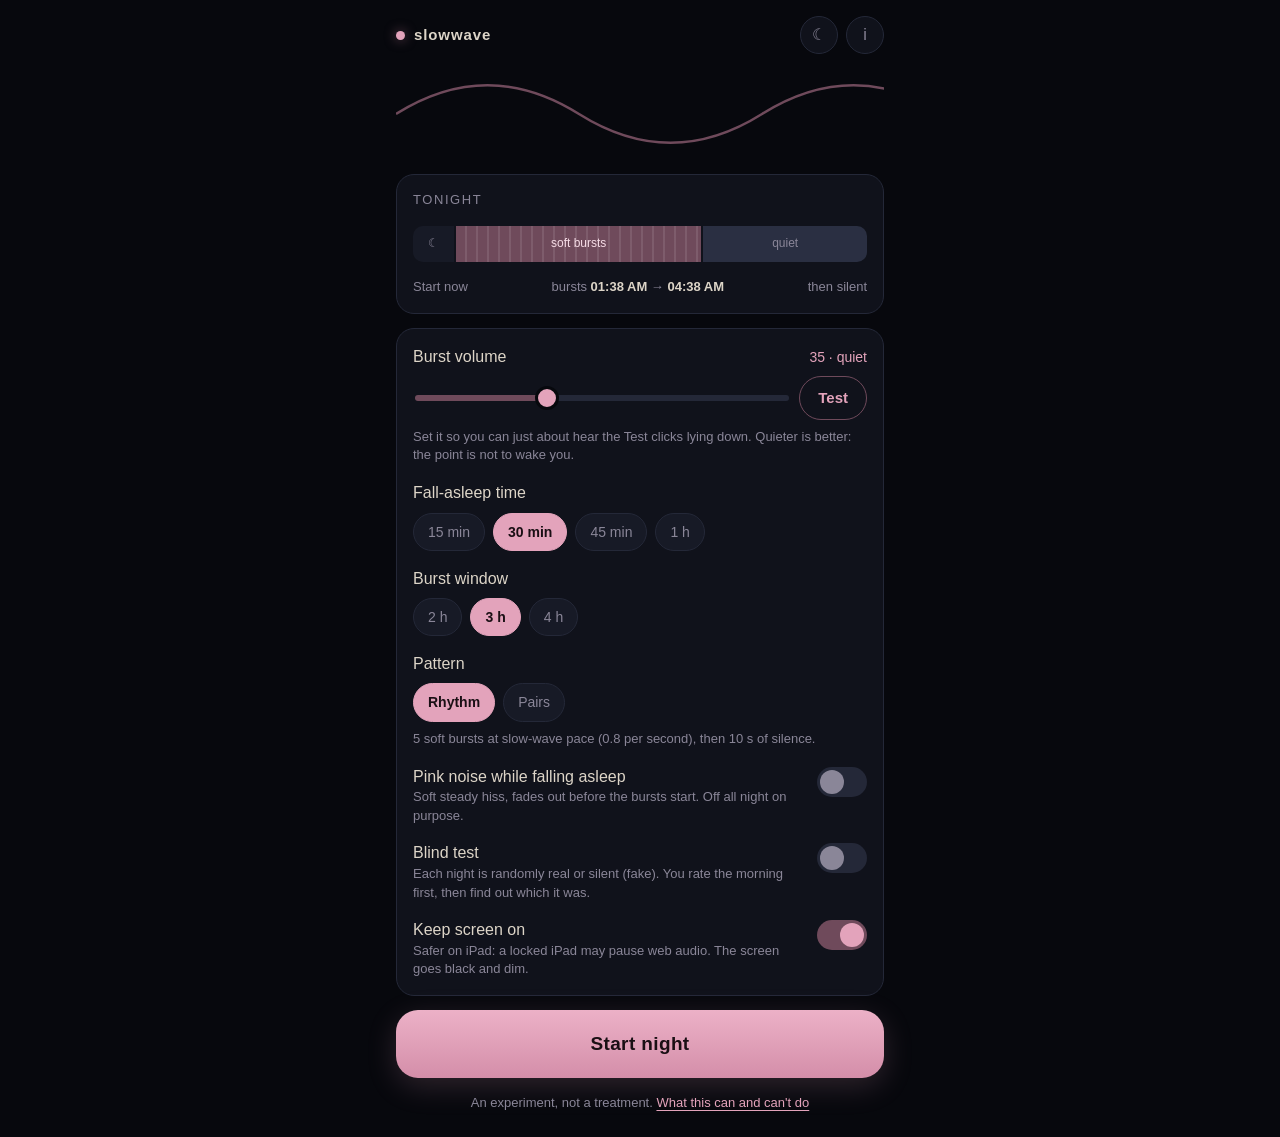
==== web/index.html @ daf37686 "Slowwave 0.1.0: pink noise burst sleep experiment (Android + web app) Co-Authored-By: Claude Opus 5." ====
<!doctype html>
<html lang="en">
<head>
<meta charset="utf-8">
<meta name="viewport" content="width=device-width, initial-scale=1, viewport-fit=cover">
<meta name="theme-color" content="#07080d">
<meta name="color-scheme" content="dark">
<meta name="apple-mobile-web-app-capable" content="yes">
<meta name="mobile-web-app-capable" content="yes">
<meta name="apple-mobile-web-app-status-bar-style" content="black-translucent">
<meta name="apple-mobile-web-app-title" content="Slowwave">
<link rel="manifest" href="manifest.webmanifest">
<link rel="icon" href="icons/icon.svg" type="image/svg+xml">
<link rel="apple-touch-icon" href="icons/apple-touch-icon.png">
<title>Slowwave</title>
<link rel="stylesheet" href="style.css">
</head>
<body>
<div id="app">

  <!-- ===== setup screen ===== -->
  <main id="setup" class="screen">
    <header class="top">
      <div class="brand"><span class="dot"></span>slowwave</div>
      <div class="top-actions">
        <button class="icon-btn" id="btn-log" aria-label="Nights">☾</button>
        <button class="icon-btn" id="btn-about" aria-label="What this is">i</button>
      </div>
    </header>

    <section class="wave-hero" aria-hidden="true">
      <svg class="wave" viewBox="0 0 800 120" preserveAspectRatio="none">
        <path d="M0 60 C 50 10, 100 10, 150 60 S 250 110, 300 60 S 400 10, 450 60 S 550 110, 600 60 S 700 10, 750 60 S 850 110, 900 60" />
      </svg>
      <div class="pips" id="pips"></div>
    </section>

    <section id="morning" class="card morning hidden">
      <div class="card-title">Last night</div>
      <p id="morning-summary" class="muted"></p>
      <p class="q">How did you sleep?</p>
      <div class="rate" id="rate">
        <button data-r="1">1</button><button data-r="2">2</button><button data-r="3">3</button><button data-r="4">4</button><button data-r="5">5</button>
      </div>
      <input id="morning-note" class="note" maxlength="140" placeholder="Note (optional): woke up at 5, weird dreams…">
      <div class="row-end">
        <button class="link" id="morning-skip">Skip</button>
        <button class="pill" id="morning-save" disabled>Save</button>
      </div>
    </section>

    <section class="card tonight">
      <div class="card-title">Tonight</div>
      <div class="timeline" id="timeline">
        <div class="seg seg-delay" id="seg-delay"><span>☾</span></div>
        <div class="seg seg-burst" id="seg-burst"><span>soft bursts</span></div>
        <div class="seg seg-quiet"><span>quiet</span></div>
      </div>
      <div class="times" id="times"></div>
    </section>

    <section class="card">
      <div class="field">
        <div class="label-row"><label for="vol">Burst volume</label><span class="val" id="vol-val"></span></div>
        <div class="vol-row">
          <input type="range" id="vol" min="1" max="100" step="1">
          <button class="pill ghost" id="btn-test">Test</button>
        </div>
        <p class="hint">Set it so you can just about hear the Test clicks lying down. Quieter is better: the point is not to wake you.</p>
      </div>

      <div class="field">
        <div class="label-row"><span>Fall-asleep time</span></div>
        <div class="chips" data-key="delayMin">
          <button data-v="15">15 min</button><button data-v="30">30 min</button><button data-v="45">45 min</button><button data-v="60">1 h</button>
        </div>
      </div>

      <div class="field">
        <div class="label-row"><span>Burst window</span></div>
        <div class="chips" data-key="windowMin">
          <button data-v="120">2 h</button><button data-v="180">3 h</button><button data-v="240">4 h</button>
        </div>
      </div>

      <div class="field">
        <div class="label-row"><span>Pattern</span></div>
        <div class="chips" data-key="pattern">
          <button data-v="rhythm">Rhythm</button><button data-v="pairs">Pairs</button>
        </div>
        <p class="hint" id="pattern-hint"></p>
      </div>

      <div class="field toggle-row">
        <div>
          <div>Pink noise while falling asleep</div>
          <p class="hint">Soft steady hiss, fades out before the bursts start. Off all night on purpose.</p>
        </div>
        <button class="switch" id="sw-lull" role="switch" aria-checked="false"><i></i></button>
      </div>
      <div class="field lull-vol hidden" id="lull-vol-field">
        <div class="label-row"><label for="lullvol">Hiss volume</label><span class="val" id="lull-val"></span></div>
        <input type="range" id="lullvol" min="1" max="100" step="1">
      </div>

      <div class="field toggle-row">
        <div>
          <div>Blind test</div>
          <p class="hint">Each night is randomly real or silent (fake). You rate the morning first, then find out which it was.</p>
        </div>
        <button class="switch" id="sw-blind" role="switch" aria-checked="false"><i></i></button>
      </div>

      <div class="field toggle-row web-only hidden" id="screen-row">
        <div>
          <div>Keep screen on</div>
          <p class="hint">Safer on iPad: a locked iPad may pause web audio. The screen goes black and dim.</p>
        </div>
        <button class="switch" id="sw-screen" role="switch" aria-checked="false"><i></i></button>
      </div>
    </section>

    <button class="start" id="btn-start">Start night</button>
    <p class="foot">An experiment, not a treatment. <button class="link" id="btn-about2">What this can and can't do</button></p>
  </main>

  <!-- ===== night screen ===== -->
  <main id="night" class="screen night hidden">
    <div class="night-inner">
      <div class="phase" id="n-phase">Falling asleep</div>
      <div class="big" id="n-big">--</div>
      <div class="sub" id="n-sub"></div>
      <div class="bar"><div class="bar-fill" id="n-bar"></div></div>
      <div class="stats" id="n-stats"></div>
      <div class="warn hidden" id="n-warn"></div>
    </div>
    <button class="hold" id="btn-stop"><span class="hold-fill"></span><span class="hold-label">Hold to stop</span></button>
  </main>

  <!-- ===== sheets ===== -->
  <div class="scrim hidden" id="scrim"></div>

  <section class="sheet hidden" id="sheet-about" aria-label="What this is">
    <div class="grab"></div>
    <h2>What this is</h2>
    <p>In September 2026, an MIT team (Levitt, Lewis et al., <i>Science Translational Medicine</i>) played 50&nbsp;ms bursts of pink noise to 14 sleeping adults. The bursts were timed to land on the peak of each slow brain wave in deep sleep, and they made those waves, and the flow of brain fluid (CSF) that goes with them, stronger.</p>
    <h3>What this app can't do</h3>
    <p>The timing was the whole trick. They read the brain waves live with EEG and fired the sound at the right moment. A phone can't see your brain waves, so this app <b>can't hit the peaks</b>, and it can't know when you're actually in deep sleep. The researchers themselves say there's no evidence plain continuous pink noise does the same thing, and another study found all-night steady noise cut REM sleep.</p>
    <h3>What it does instead</h3>
    <ul>
      <li>Short, soft 50&nbsp;ms pink noise bursts, same sound as the study.</li>
      <li>Only in the first hours after you fall asleep, where most deep sleep usually sits.</li>
      <li><b>Rhythm</b>: groups of 5 bursts at about 0.8 per second, the pace of slow waves (older no-EEG studies used rhythms like this, with weaker, mixed results). <b>Pairs</b>: 2 bursts, then a long rest, closer to the study's sparse style.</li>
      <li>Then it goes silent and stops by itself, so the REM-heavy morning is left alone.</li>
    </ul>
    <h3>So treat it like</h3>
    <p>A fun self-experiment. Blind test mode helps you tell a real effect from a good-mood effect. If a burst ever wakes you, turn it down. Not medical advice, not a cure for anything.</p>
    <h3>Later</h3>
    <p>There's a hook for an EEG headband. With one, the app could do the real closed-loop thing.</p>
    <p class="muted small">Source: MIT News, 9 Sep 2026, "A pink noise burst may mean more restorative sleep".</p>
    <button class="pill wide" data-close>Got it</button>
  </section>

  <section class="sheet hidden" id="sheet-log" aria-label="Nights">
    <div class="grab"></div>
    <h2>Nights</h2>
    <div id="log-summary" class="muted"></div>
    <ul class="log" id="log-list"></ul>
    <button class="pill wide" data-close>Close</button>
  </section>

  <div class="toast hidden" id="toast"></div>
</div>
<script src="engine-web.js"></script>
<script src="app.js"></script>
</body>
</html>
---- web/style.css ----
:root {
  --bg: #07080d;
  --panel: #10121b;
  --panel-2: #171a26;
  --line: #242838;
  --text: #ddd5c8;
  --muted: #8a8698;
  --accent: #e3a3bb;
  --accent-dim: #6f4a5b;
  --accent-ink: #1a0f14;
  --quiet: #2a2f42;
  --warn: #e8b46a;
  --radius: 18px;
  --safe-top: env(safe-area-inset-top, 0px);
  --safe-bot: env(safe-area-inset-bottom, 0px);
}
* { box-sizing: border-box; -webkit-tap-highlight-color: transparent; }
html, body { margin: 0; background: var(--bg); color: var(--text); }
body {
  font: 16px/1.45 -apple-system, BlinkMacSystemFont, "Segoe UI", Roboto, "Helvetica Neue", Arial, sans-serif;
  min-height: 100vh; overscroll-behavior: none;
}
button { font: inherit; color: inherit; background: none; border: 0; cursor: pointer; }
.hidden { display: none !important; }
.muted { color: var(--muted); }
.small { font-size: 13px; }

#app { max-width: 520px; margin: 0 auto; }
.screen { padding: calc(16px + var(--safe-top)) 16px calc(24px + var(--safe-bot)); display: grid; grid-template-columns: minmax(0, 1fr); gap: 14px; }
.screen > * { min-width: 0; }

/* top bar */
.top { display: flex; align-items: center; justify-content: space-between; }
.brand { font-weight: 600; letter-spacing: .06em; font-size: 15px; display: flex; align-items: center; color: var(--text); }
.brand .dot { margin-right: 9px; }
.brand .dot { width: 9px; height: 9px; border-radius: 50%; background: var(--accent); box-shadow: 0 0 12px var(--accent-dim); }
.top-actions { display: flex; }
.top-actions > * + * { margin-left: 8px; }
.icon-btn { width: 38px; height: 38px; border-radius: 50%; background: var(--panel); border: 1px solid var(--line); font-size: 16px; color: var(--muted); }

/* hero wave */
.wave-hero { position: relative; height: 92px; overflow: hidden; border-radius: var(--radius); }
.wave { position: absolute; left: 0; top: 0; width: 200%; height: 100%; animation: drift 14s linear infinite; }
.wave path { fill: none; stroke: var(--accent-dim); stroke-width: 2.5; vector-effect: non-scaling-stroke; }
@keyframes drift { from { transform: translateX(0); } to { transform: translateX(-37.5%); } }
.pips { position: absolute; inset: 0; pointer-events: none; }
.pip { position: absolute; top: 18%; width: 6px; height: 6px; margin-left: -3px; border-radius: 50%; background: var(--accent); opacity: 0; animation: pip 1.2s ease-out forwards; }
@keyframes pip { 0% { opacity: 0; transform: scale(.4); } 15% { opacity: 1; transform: scale(1.4); } 100% { opacity: 0; transform: scale(1); } }

/* cards */
.card { background: var(--panel); border: 1px solid var(--line); border-radius: var(--radius); padding: 16px; display: grid; gap: 16px; }
.card-title { font-size: 13px; text-transform: uppercase; letter-spacing: .12em; color: var(--muted); }
.field { display: grid; gap: 8px; }
.label-row { display: flex; justify-content: space-between; align-items: baseline; }
.val { color: var(--accent); font-variant-numeric: tabular-nums; font-size: 14px; }
.hint { margin: 0; font-size: 13px; color: var(--muted); }

/* timeline */
.timeline { display: flex; height: 36px; border-radius: 10px; overflow: hidden; }
.timeline > * + * { margin-left: 2px; }
.seg { display: flex; align-items: center; justify-content: center; font-size: 12px; white-space: nowrap; overflow: hidden; min-width: 0; }
.seg span { overflow: hidden; text-overflow: ellipsis; padding: 0 6px; }
.seg-delay { background: var(--panel-2); color: var(--muted); }
.seg-burst { background: var(--accent-dim); color: #f6dce6;
  background-image: repeating-linear-gradient(90deg, transparent 0 9px, rgba(255,255,255,.10) 9px 11px); }
.seg-quiet { background: var(--quiet); color: var(--muted); flex: 1.4; }
.times { display: flex; justify-content: space-between; font-size: 13px; color: var(--muted); font-variant-numeric: tabular-nums; flex-wrap: wrap; }
.times > * { margin-right: 8px; }
.times > :last-child { margin-right: 0; }
.times b { color: var(--text); font-weight: 600; }

/* slider */
.vol-row { display: grid; grid-template-columns: minmax(0, 1fr) auto; gap: 12px; align-items: center; }
input[type=range] { -webkit-appearance: none; appearance: none; width: 100%; height: 32px; background: transparent; }
input[type=range]::-webkit-slider-runnable-track { height: 6px; border-radius: 3px; background: linear-gradient(90deg, var(--accent-dim) var(--p, 30%), var(--line) var(--p, 30%)); }
input[type=range]::-webkit-slider-thumb { -webkit-appearance: none; width: 24px; height: 24px; margin-top: -9px; border-radius: 50%; background: var(--accent); border: 3px solid var(--bg); }
input[type=range]::-moz-range-track { height: 6px; border-radius: 3px; background: var(--line); }
input[type=range]::-moz-range-progress { height: 6px; border-radius: 3px; background: var(--accent-dim); }
input[type=range]::-moz-range-thumb { width: 20px; height: 20px; border-radius: 50%; background: var(--accent); border: 3px solid var(--bg); }

/* chips */
.chips { display: flex; flex-wrap: wrap; margin-bottom: -8px; }
.chips button { margin: 0 8px 8px 0; }
.chips button { padding: 8px 14px; border-radius: 999px; background: var(--panel-2); border: 1px solid var(--line); color: var(--muted); font-size: 14px; }
.chips button.on { background: var(--accent); color: var(--accent-ink); border-color: var(--accent); font-weight: 600; }

/* switch */
.toggle-row { grid-template-columns: minmax(0, 1fr) auto; align-items: start; gap: 14px; }
.switch { width: 50px; height: 30px; border-radius: 15px; background: var(--line); position: relative; flex: none; transition: background .2s; margin-top: 2px; }
.switch i { position: absolute; top: 3px; left: 3px; width: 24px; height: 24px; border-radius: 50%; background: var(--muted); transition: transform .2s, background .2s; }
.switch[aria-checked=true] { background: var(--accent-dim); }
.switch[aria-checked=true] i { transform: translateX(20px); background: var(--accent); }

/* buttons */
.pill { padding: 10px 18px; border-radius: 999px; background: var(--accent); color: var(--accent-ink); font-weight: 600; font-size: 15px; }
.pill:disabled { opacity: .35; }
.pill.ghost { background: transparent; color: var(--accent); border: 1px solid var(--accent-dim); }
.pill.wide { width: 100%; padding: 14px; margin-top: 8px; }
.link { color: var(--accent); text-decoration: underline; text-underline-offset: 3px; font-size: inherit; padding: 0; }
.start { width: 100%; padding: 20px; border-radius: 22px; font-size: 19px; font-weight: 700; letter-spacing: .02em;
  background: linear-gradient(180deg, #ecb1c7, #d48ea9); color: var(--accent-ink); box-shadow: 0 8px 30px rgba(227,163,187,.18); }
.start:active { transform: scale(.99); }
.foot { text-align: center; font-size: 13px; color: var(--muted); margin: 2px 0 0; }

/* morning */
.morning .q { margin: 0; }
.rate { display: grid; grid-template-columns: repeat(5, minmax(0, 1fr)); gap: 8px; }
.rate button { height: 46px; border-radius: 12px; background: var(--panel-2); border: 1px solid var(--line); font-weight: 600; }
.rate button.on { background: var(--accent); color: var(--accent-ink); border-color: var(--accent); }
.note { width: 100%; background: var(--panel-2); border: 1px solid var(--line); color: var(--text); border-radius: 12px; padding: 12px; font: inherit; font-size: 15px; }
.row-end { display: flex; justify-content: flex-end; align-items: center; }
.row-end > * + * { margin-left: 18px; }
#morning-summary { margin: 0; font-size: 14px; }

/* night screen */
.night { min-height: 100vh; min-height: 100dvh; background: #000; grid-template-rows: 1fr auto; }
.night-inner { display: flex; flex-direction: column; justify-content: center; align-items: center; text-align: center; opacity: .6; }
.night-inner > * + * { margin-top: 10px; }
.phase { font-size: 14px; text-transform: uppercase; letter-spacing: .16em; color: #8d6a7a; }
.big { font-size: 64px; font-weight: 200; font-variant-numeric: tabular-nums; color: #a89c90; line-height: 1.05; }
.sub { font-size: 15px; color: #6e6878; max-width: 300px; }
.bar { width: min(280px, 80%); height: 3px; border-radius: 2px; background: #1a1c26; overflow: hidden; margin-top: 18px; }
.bar-fill { height: 100%; width: 0; background: #6f4a5b; }
.stats { font-size: 13px; color: #55505f; font-variant-numeric: tabular-nums; }
.warn { font-size: 13px; color: var(--warn); max-width: 300px; }
.hold { position: relative; overflow: hidden; width: 100%; padding: 18px; border-radius: 18px; background: #0c0d12; border: 1px solid #1a1c26; color: #6e6878; font-size: 15px; user-select: none; -webkit-user-select: none; touch-action: none; }
.hold-fill { position: absolute; inset: 0; width: 0; background: #2a1b22; }
.hold.holding .hold-fill { width: 100%; transition: width 1.2s linear; }
.hold-label { position: relative; }

/* sheets */
.scrim { position: fixed; inset: 0; background: rgba(0,0,0,.6); z-index: 10; }
.sheet { position: fixed; left: 0; right: 0; bottom: 0; z-index: 11; max-width: 520px; margin: 0 auto; max-height: 88vh; overflow-y: auto;
  background: var(--panel); border-top-left-radius: 22px; border-top-right-radius: 22px; border: 1px solid var(--line); border-bottom: 0;
  padding: 10px 20px calc(20px + var(--safe-bot)); animation: up .22s ease-out; }
@keyframes up { from { transform: translateY(40px); opacity: 0; } to { transform: none; opacity: 1; } }
.grab { width: 40px; height: 4px; border-radius: 2px; background: var(--line); margin: 4px auto 10px; }
.sheet h2 { margin: 6px 0 10px; font-size: 21px; }
.sheet h3 { margin: 18px 0 6px; font-size: 15px; color: var(--accent); }
.sheet p, .sheet li { font-size: 15px; color: #c9c1b5; }
.sheet ul { padding-left: 20px; margin: 6px 0; }
.sheet li { margin: 6px 0; }
.log { list-style: none; padding: 0; margin: 12px 0; display: grid; gap: 8px; }
.log li { background: var(--panel-2); border: 1px solid var(--line); border-radius: 12px; padding: 10px 12px; display: grid; grid-template-columns: minmax(0, 1fr) auto; gap: 2px 10px; }
.log .d { font-weight: 600; color: var(--text); }
.log .r { color: var(--accent); font-weight: 700; }
.log .m { grid-column: 1 / -1; font-size: 13px; color: var(--muted); }

.toast { position: fixed; left: 50%; bottom: calc(24px + var(--safe-bot)); transform: translateX(-50%); z-index: 20; background: var(--panel-2); border: 1px solid var(--line); padding: 10px 16px; border-radius: 12px; font-size: 14px; max-width: calc(100vw - 32px); }

@media (prefers-reduced-motion: reduce) { .wave { animation: none; } }
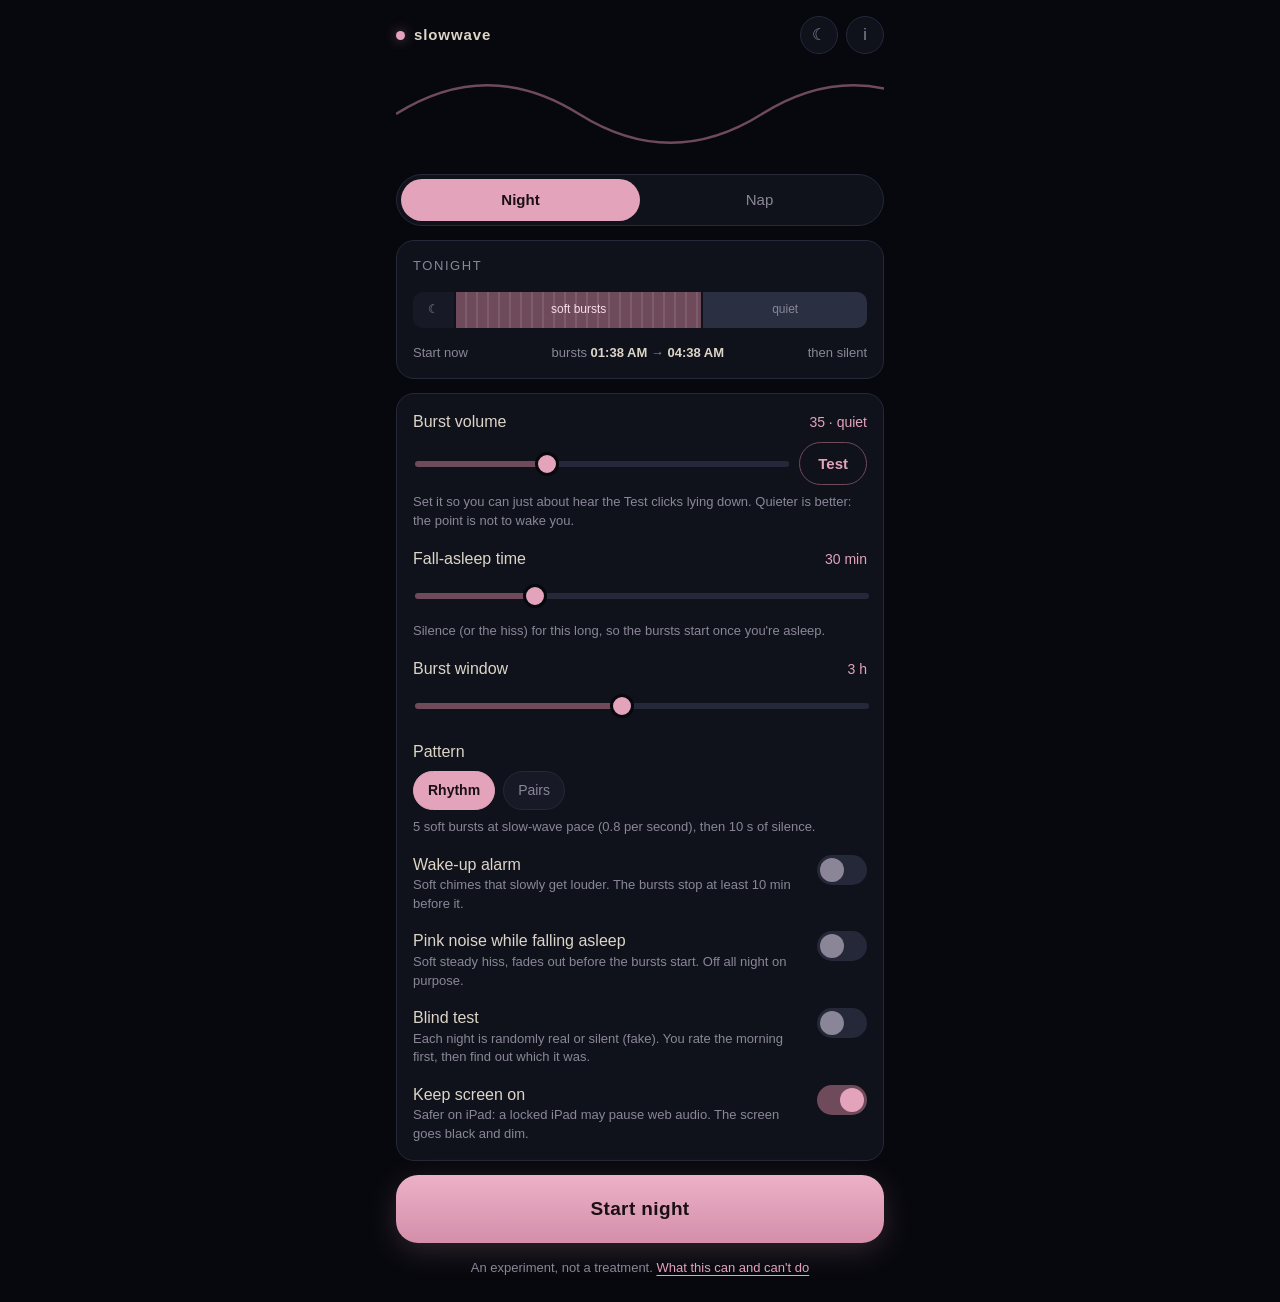
==== commit 03c355e9: "Slowwave 0.2.0: nap mode, wake-up alarms, sliders for every timer Night/Nap switch; sliders for fall" ====
--- a/web/index.html
+++ b/web/index.html
@@ -35,8 +35,12 @@
       <div class="pips" id="pips"></div>
     </section>
 
+    <div class="modes chips" data-key="session" role="tablist">
+      <button data-v="night">Night</button><button data-v="nap">Nap</button>
+    </div>
+
     <section id="morning" class="card morning hidden">
-      <div class="card-title">Last night</div>
+      <div class="card-title" id="morning-title">Last night</div>
       <p id="morning-summary" class="muted"></p>
       <p class="q">How did you sleep?</p>
       <div class="rate" id="rate">
@@ -50,11 +54,12 @@
     </section>
 
     <section class="card tonight">
-      <div class="card-title">Tonight</div>
+      <div class="card-title" id="plan-title">Tonight</div>
       <div class="timeline" id="timeline">
         <div class="seg seg-delay" id="seg-delay"><span>☾</span></div>
         <div class="seg seg-burst" id="seg-burst"><span>soft bursts</span></div>
-        <div class="seg seg-quiet"><span>quiet</span></div>
+        <div class="seg seg-quiet" id="seg-quiet"><span>quiet</span></div>
+        <div class="seg seg-wake hidden" id="seg-wake"><span>⏰</span></div>
       </div>
       <div class="times" id="times"></div>
     </section>
@@ -69,18 +74,26 @@
         <p class="hint">Set it so you can just about hear the Test clicks lying down. Quieter is better: the point is not to wake you.</p>
       </div>
 
-      <div class="field">
-        <div class="label-row"><span>Fall-asleep time</span></div>
-        <div class="chips" data-key="delayMin">
-          <button data-v="15">15 min</button><button data-v="30">30 min</button><button data-v="45">45 min</button><button data-v="60">1 h</button>
-        </div>
-      </div>
-
-      <div class="field">
-        <div class="label-row"><span>Burst window</span></div>
-        <div class="chips" data-key="windowMin">
-          <button data-v="120">2 h</button><button data-v="180">3 h</button><button data-v="240">4 h</button>
-        </div>
+      <div class="field night-only">
+        <div class="label-row"><label for="delay">Fall-asleep time</label><span class="val" data-val="delayMin"></span></div>
+        <input type="range" id="delay" class="num" data-key="delayMin" min="0" max="120" step="1">
+        <p class="hint">Silence (or the hiss) for this long, so the bursts start once you're asleep.</p>
+      </div>
+
+      <div class="field night-only">
+        <div class="label-row"><label for="window">Burst window</label><span class="val" data-val="windowMin"></span></div>
+        <input type="range" id="window" class="num" data-key="windowMin" min="30" max="360" step="5">
+      </div>
+
+      <div class="field nap-only">
+        <div class="label-row"><label for="napdelay">Fall-asleep time</label><span class="val" data-val="napDelayMin"></span></div>
+        <input type="range" id="napdelay" class="num" data-key="napDelayMin" min="0" max="45" step="1">
+      </div>
+
+      <div class="field nap-only">
+        <div class="label-row"><label for="naplen">Nap length</label><span class="val" data-val="napMin"></span></div>
+        <input type="range" id="naplen" class="num" data-key="napMin" min="10" max="180" step="1">
+        <p class="hint">How long you want to sleep once you're asleep. Bursts play during the nap and stop a few minutes before a gentle alarm wakes you.</p>
       </div>
 
       <div class="field">
@@ -91,6 +104,17 @@
         <p class="hint" id="pattern-hint"></p>
       </div>
 
+      <div class="field toggle-row night-only">
+        <div>
+          <div>Wake-up alarm</div>
+          <p class="hint">Soft chimes that slowly get louder. The bursts stop at least 10 min before it.</p>
+        </div>
+        <button class="switch" id="sw-alarm" role="switch" aria-checked="false"><i></i></button>
+      </div>
+      <div class="field night-only hidden" id="alarm-field">
+        <div class="label-row"><label for="alarm-time">Alarm time</label><input type="time" id="alarm-time" class="time"></div>
+      </div>
+
       <div class="field toggle-row">
         <div>
           <div>Pink noise while falling asleep</div>
@@ -103,7 +127,7 @@
         <input type="range" id="lullvol" min="1" max="100" step="1">
       </div>
 
-      <div class="field toggle-row">
+      <div class="field toggle-row night-only">
         <div>
           <div>Blind test</div>
           <p class="hint">Each night is randomly real or silent (fake). You rate the morning first, then find out which it was.</p>
@@ -134,7 +158,7 @@
       <div class="stats" id="n-stats"></div>
       <div class="warn hidden" id="n-warn"></div>
     </div>
-    <button class="hold" id="btn-stop"><span class="hold-fill"></span><span class="hold-label">Hold to stop</span></button>
+    <button class="hold" id="btn-stop"><span class="hold-fill"></span><span class="hold-label" id="hold-label">Hold to stop</span></button>
   </main>
 
   <!-- ===== sheets ===== -->
--- a/web/style.css
+++ b/web/style.css
@@ -84,6 +84,14 @@
 .chips button { padding: 8px 14px; border-radius: 999px; background: var(--panel-2); border: 1px solid var(--line); color: var(--muted); font-size: 14px; }
 .chips button.on { background: var(--accent); color: var(--accent-ink); border-color: var(--accent); font-weight: 600; }
 
+/* night / nap */
+.modes { display: grid; grid-template-columns: 1fr 1fr; margin: 0; padding: 4px; background: var(--panel); border: 1px solid var(--line); border-radius: 999px; }
+.modes button { margin: 0; padding: 10px 0; border: 0; background: transparent; font-size: 15px; }
+.mode-nap .night-only, body:not(.mode-nap) .nap-only { display: none !important; }
+.seg-wake { background: var(--warn); color: var(--accent-ink); flex: none; width: 30px; }
+.seg-wake span { padding: 0; }
+.time { background: var(--panel-2); border: 1px solid var(--line); color: var(--text); border-radius: 10px; padding: 8px 10px; font: inherit; font-size: 17px; color-scheme: dark; }
+
 /* switch */
 .toggle-row { grid-template-columns: minmax(0, 1fr) auto; align-items: start; gap: 14px; }
 .switch { width: 50px; height: 30px; border-radius: 15px; background: var(--line); position: relative; flex: none; transition: background .2s; margin-top: 2px; }
@@ -128,6 +136,13 @@
 .hold.holding .hold-fill { width: 100%; transition: width 1.2s linear; }
 .hold-label { position: relative; }
 
+/* alarm ringing */
+.night.waking .night-inner { opacity: 1; }
+.night.waking .phase { color: var(--warn); }
+.night.waking .big { color: var(--text); }
+.night.waking .hold { background: var(--accent-dim); color: #f6dce6; border-color: var(--accent); }
+.night.waking .hold-fill { background: var(--accent); }
+
 /* sheets */
 .scrim { position: fixed; inset: 0; background: rgba(0,0,0,.6); z-index: 10; }
 .sheet { position: fixed; left: 0; right: 0; bottom: 0; z-index: 11; max-width: 520px; margin: 0 auto; max-height: 88vh; overflow-y: auto;
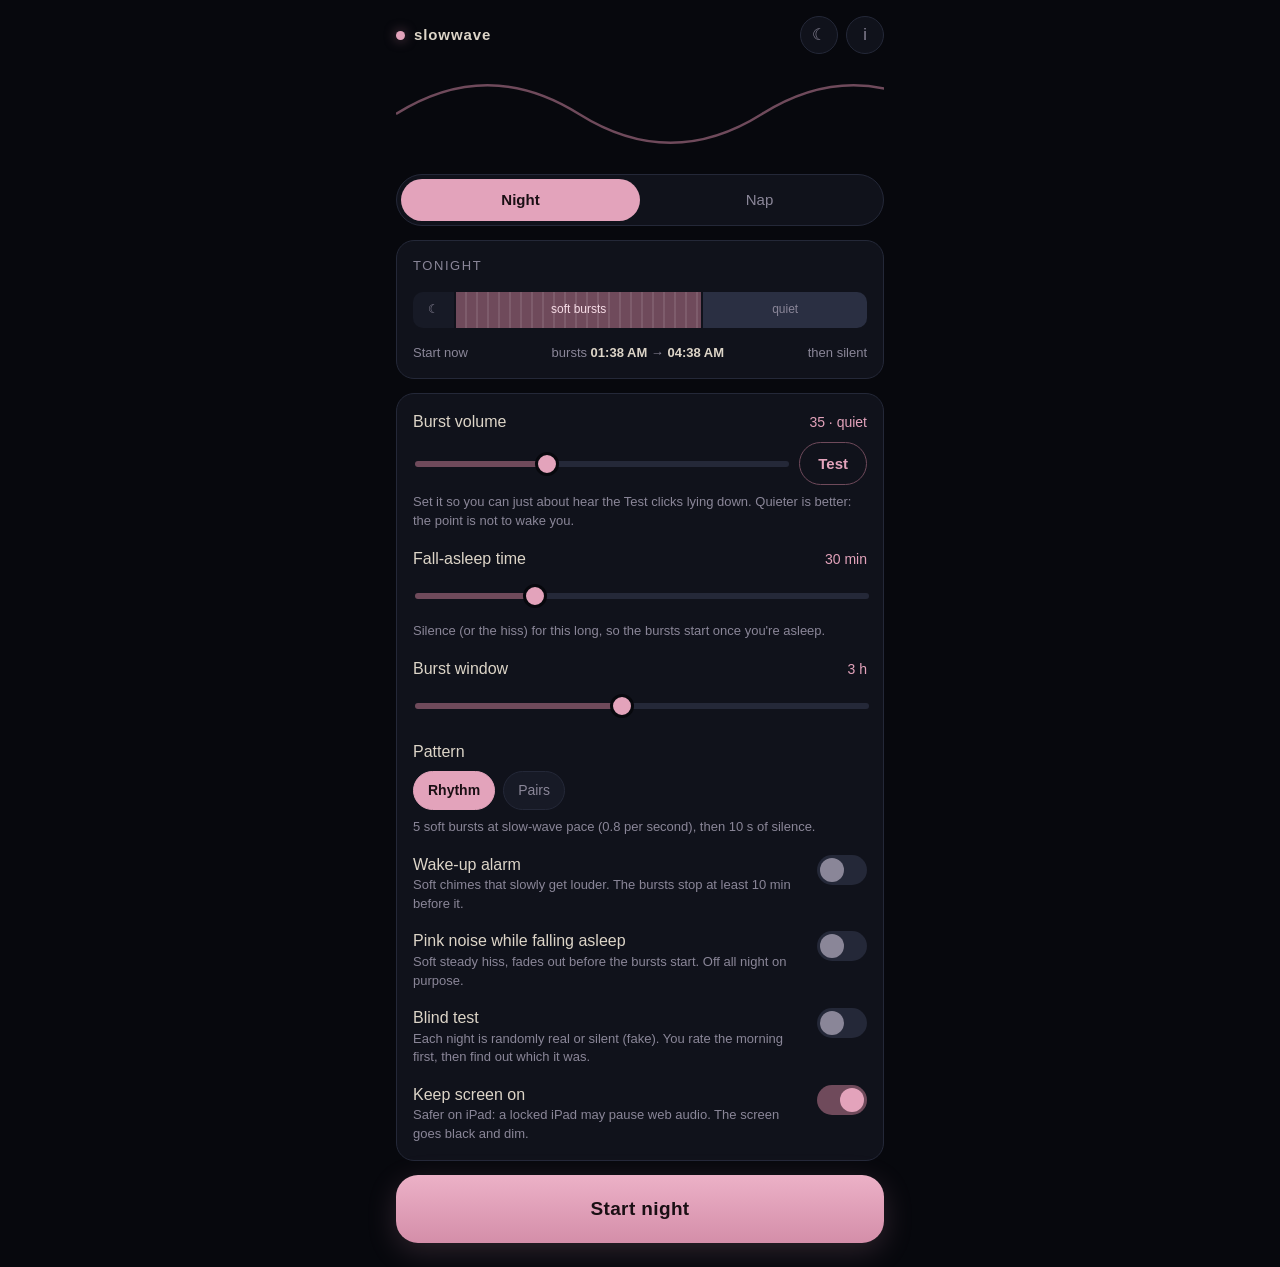
==== commit 00208946: "0.2.1: info page explains how it works; drop the can/can't footer Co-Authored-By: Claude Opus 5.5 <n" ====
--- a/web/index.html
+++ b/web/index.html
@@ -24,7 +24,7 @@
       <div class="brand"><span class="dot"></span>slowwave</div>
       <div class="top-actions">
         <button class="icon-btn" id="btn-log" aria-label="Nights">☾</button>
-        <button class="icon-btn" id="btn-about" aria-label="What this is">i</button>
+        <button class="icon-btn" id="btn-about" aria-label="How it works">i</button>
       </div>
     </header>
 
@@ -145,7 +145,6 @@
     </section>
 
     <button class="start" id="btn-start">Start night</button>
-    <p class="foot">An experiment, not a treatment. <button class="link" id="btn-about2">What this can and can't do</button></p>
   </main>
 
   <!-- ===== night screen ===== -->
@@ -164,23 +163,25 @@
   <!-- ===== sheets ===== -->
   <div class="scrim hidden" id="scrim"></div>
 
-  <section class="sheet hidden" id="sheet-about" aria-label="What this is">
+  <section class="sheet hidden" id="sheet-about" aria-label="How it works">
     <div class="grab"></div>
-    <h2>What this is</h2>
-    <p>In September 2026, an MIT team (Levitt, Lewis et al., <i>Science Translational Medicine</i>) played 50&nbsp;ms bursts of pink noise to 14 sleeping adults. The bursts were timed to land on the peak of each slow brain wave in deep sleep, and they made those waves, and the flow of brain fluid (CSF) that goes with them, stronger.</p>
-    <h3>What this app can't do</h3>
-    <p>The timing was the whole trick. They read the brain waves live with EEG and fired the sound at the right moment. A phone can't see your brain waves, so this app <b>can't hit the peaks</b>, and it can't know when you're actually in deep sleep. The researchers themselves say there's no evidence plain continuous pink noise does the same thing, and another study found all-night steady noise cut REM sleep.</p>
-    <h3>What it does instead</h3>
+    <h2>How it works</h2>
+    <p>In deep sleep your brain makes big, slow waves, about one a second, and each one comes with a pulse of brain fluid (CSF) washing through. In September 2026 an MIT team (Levitt, Lewis et al., <i>Science Translational Medicine</i>) played 50&nbsp;ms bursts of pink noise to sleeping people, and the bursts made those slow waves, and the fluid flow that follows them, stronger.</p>
+    <h3>What Slowwave plays</h3>
     <ul>
-      <li>Short, soft 50&nbsp;ms pink noise bursts, same sound as the study.</li>
-      <li>Only in the first hours after you fall asleep, where most deep sleep usually sits.</li>
-      <li><b>Rhythm</b>: groups of 5 bursts at about 0.8 per second, the pace of slow waves (older no-EEG studies used rhythms like this, with weaker, mixed results). <b>Pairs</b>: 2 bursts, then a long rest, closer to the study's sparse style.</li>
-      <li>Then it goes silent and stops by itself, so the REM-heavy morning is left alone.</li>
+      <li>The same sound: short, soft 50&nbsp;ms bursts of pink noise.</li>
+      <li>Only after you've fallen asleep, in the first hours of the night, when most deep sleep happens.</li>
+      <li><b>Rhythm</b>: groups of 5 bursts at slow-wave pace (about 0.8 per second). <b>Pairs</b>: 2 bursts, then a long rest.</li>
+      <li>Then silence for the rest of the night, so the dream-heavy morning sleep is left alone.</li>
+      <li><b>Nap</b>: the same in short, with a gentle alarm at the end.</li>
     </ul>
-    <h3>So treat it like</h3>
-    <p>A fun self-experiment. Blind test mode helps you tell a real effect from a good-mood effect. If a burst ever wakes you, turn it down. Not medical advice, not a cure for anything.</p>
+    <h3>Getting the most out of it</h3>
+    <ul>
+      <li>Keep the bursts quiet: just loud enough to hear while you lie awake. If one ever wakes you, turn it down.</li>
+      <li>Rate your mornings. With <b>Blind test</b> on, some nights are silent and you only find out after rating, so you can see what the bursts really do for you.</li>
+    </ul>
     <h3>Later</h3>
-    <p>There's a hook for an EEG headband. With one, the app could do the real closed-loop thing.</p>
+    <p>There's a hook for an EEG headband, which could fire each burst right on the peak of a slow wave, like in the study.</p>
     <p class="muted small">Source: MIT News, 9 Sep 2026, "A pink noise burst may mean more restorative sleep".</p>
     <button class="pill wide" data-close>Got it</button>
   </section>
